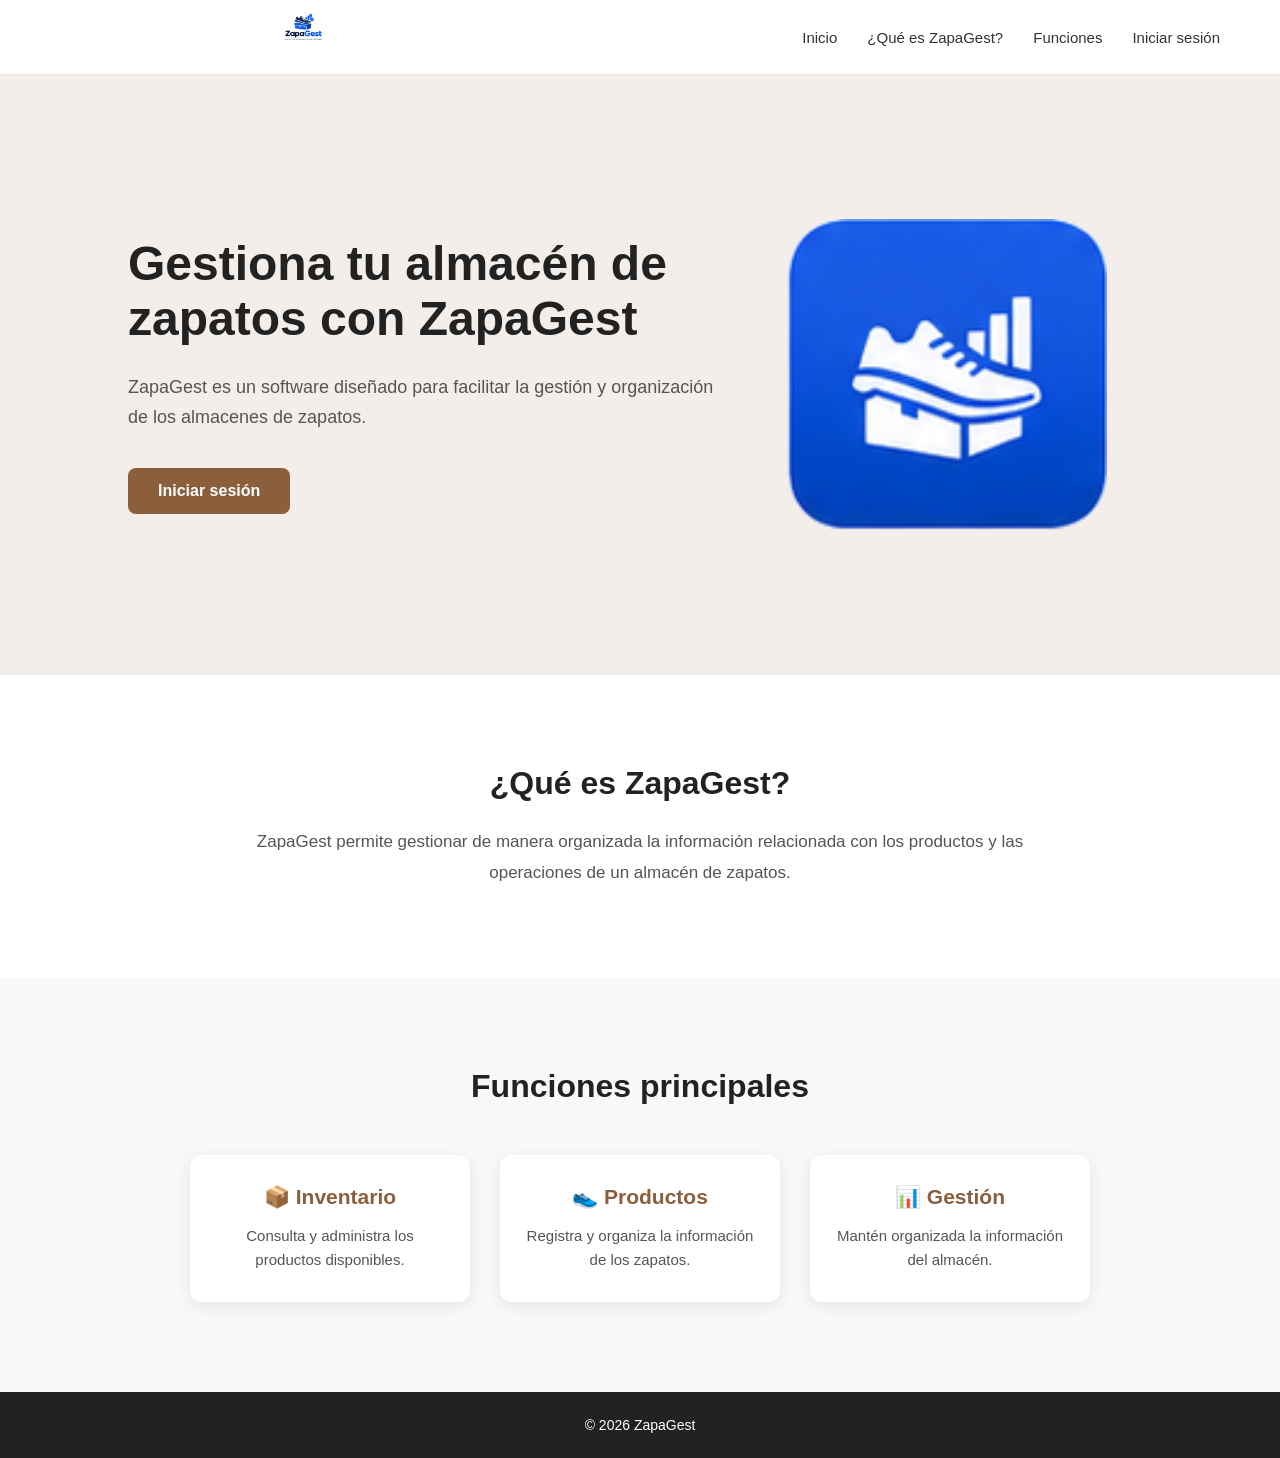
==== Frontend/index.html @ 825f8c48 "Formato de login sin acceso" ====
<!DOCTYPE html>
<html lang="es">

<head>
    <meta charset="UTF-8">
    <meta name="viewport" content="width=device-width, initial-scale=1.0">

    <title>ZapaGest</title>

    <link rel="icon" href="img/logo software.png">
    <link rel="stylesheet" href="css/style.css">
</head>

<body>

    <header class="encabezado">

        <div class="logo">
            <img src="img/logo principal.png"" alt="Logo ZapaGest">
        </div>

        <nav>
            <a href="#inicio">Inicio</a>
            <a href="#nosotros">¿Qué es ZapaGest?</a>
            <a href="#funciones">Funciones</a>
            <a href="login.html">Iniciar sesión</a>
        </nav>

    </header>


    <main>

        <section id="inicio" class="hero">

            <div class="hero-texto">

                <h1>Gestiona tu almacén de zapatos con ZapaGest</h1>

                <p>
                    ZapaGest es un software diseñado para facilitar
                    la gestión y organización de los almacenes de zapatos.
                </p>

                <a href="login.html" class="boton">
                    Iniciar sesión
                </a>

            </div>

            <div class="hero-logo">
                <img src="img/logo software.png" alt="ZapaGest">
            </div>

        </section>


        <section id="nosotros">

            <h2>¿Qué es ZapaGest?</h2>

            <p>
                ZapaGest permite gestionar de manera organizada
                la información relacionada con los productos y
                las operaciones de un almacén de zapatos.
            </p>

        </section>


        <section id="funciones">

            <h2>Funciones principales</h2>

            <div class="funciones">

                <article>
                    <h3>📦 Inventario</h3>
                    <p>
                        Consulta y administra los productos disponibles.
                    </p>
                </article>

                <article>
                    <h3>👟 Productos</h3>
                    <p>
                        Registra y organiza la información de los zapatos.
                    </p>
                </article>

                <article>
                    <h3>📊 Gestión</h3>
                    <p>
                        Mantén organizada la información del almacén.
                    </p>
                </article>

            </div>

        </section>

    </main>


    <footer>
        <p>© 2026 ZapaGest</p>
    </footer>

</body>

</html>
---- Frontend/css/style.css ----
/* * {
    margin: 0;
    padding: 0;
    box-sizing: border-box;
}

body {
    font-family: Arial, sans-serif;
    min-height: 100vh;
    background: #f4f4f4;

    display: flex;
    justify-content: center;
    align-items: center;
} */


/* =========================================
   CONFIGURACIÓN GENERAL
========================================= */

* {
    margin: 0;
    padding: 0;
    box-sizing: border-box;
}

html {
    scroll-behavior: smooth;
}

body {
    font-family: Arial, Helvetica, sans-serif;
    background-color: #f8f8f8;
    color: #222;
}


/* =========================================
   ENCABEZADO
========================================= */

.encabezado {
    width: 100%;
    height: 75px;

    display: flex;
    justify-content: space-between;
    align-items: center;

    padding: 0 60px;

    background-color: #ffffff;

    border-bottom: 1px solid #e5e5e5;

    position: sticky;
    top: 0;
    z-index: 1000;
}


/* Logo */

.logo {
    display: flex;
    align-items: center;
    gap: 10px;
}

.logo img {
    width: 45px;
    height: 45px;
    object-fit: contain;
}

.logo span {
    font-size: 24px;
    font-weight: bold;
    color: #222;
}


/* Menú */

nav {
    display: flex;
    align-items: center;
    gap: 30px;
}

nav a {
    text-decoration: none;
    color: #333;

    font-size: 15px;
    font-weight: 500;

    transition: 0.3s;
}

nav a:hover {
    color: #8B5E3C;
}


/* =========================================
   SECCIÓN PRINCIPAL - HERO
========================================= */

.hero {
    min-height: 600px;

    display: flex;
    align-items: center;
    justify-content: space-between;

    padding: 70px 10%;

    background-color: #f3eee9;
}


/* Texto */

.hero-texto {
    max-width: 600px;
}

.hero-texto h1 {
    font-size: 48px;
    line-height: 1.15;

    margin-bottom: 25px;

    color: #222;
}

.hero-texto p {
    font-size: 18px;
    line-height: 1.7;

    color: #555;

    margin-bottom: 35px;
}


/* Botón */

.boton {
    display: inline-block;

    padding: 14px 30px;

    background-color: #8B5E3C;
    color: white;

    text-decoration: none;

    border-radius: 8px;

    font-size: 16px;
    font-weight: bold;

    transition: 0.3s;
}

.boton:hover {
    background-color: #68452c;

    transform: translateY(-2px);
}


/* Logo grande */

.hero-logo {
    display: flex;
    justify-content: center;
    align-items: center;

    width: 40%;
}

.hero-logo img {
    width: 320px;
    max-width: 100%;

    object-fit: contain;
}


/* =========================================
   SECCIÓN ¿QUÉ ES ZAPAGEST?
========================================= */

#nosotros {
    padding: 90px 15%;

    text-align: center;

    background-color: #ffffff;
}

#nosotros h2 {
    font-size: 32px;

    margin-bottom: 25px;

    color: #222;
}

#nosotros p {
    max-width: 800px;

    margin: 0 auto;

    font-size: 17px;
    line-height: 1.8;

    color: #555;
}


/* =========================================
   FUNCIONES
========================================= */

#funciones {
    padding: 90px 10%;

    background-color: #f8f8f8;

    text-align: center;
}

#funciones h2 {
    font-size: 32px;

    margin-bottom: 50px;

    color: #222;
}


/* Contenedor de tarjetas */

.funciones {
    display: flex;
    justify-content: center;
    gap: 30px;

    flex-wrap: wrap;
}


/* Tarjetas */

.funciones article {
    width: 280px;

    padding: 30px 25px;

    background-color: white;

    border-radius: 12px;

    box-shadow: 0 4px 15px rgba(0, 0, 0, 0.08);

    transition: 0.3s;
}

.funciones article:hover {
    transform: translateY(-5px);

    box-shadow: 0 8px 20px rgba(0, 0, 0, 0.12);
}

.funciones h3 {
    font-size: 21px;

    margin-bottom: 15px;

    color: #8B5E3C;
}

.funciones p {
    font-size: 15px;

    line-height: 1.6;

    color: #555;
}


/* =========================================
   PIE DE PÁGINA
========================================= */

footer {
    padding: 25px;

    text-align: center;

    background-color: #222;

    color: #ffffff;

    font-size: 14px;
}


/* =========================================
   DISEÑO PARA CELULARES
========================================= */

@media (max-width: 768px) {

    .encabezado {
        height: auto;

        padding: 20px;

        flex-direction: column;

        gap: 20px;
    }

    nav {
        flex-wrap: wrap;

        justify-content: center;

        gap: 15px;
    }

    .hero {
        flex-direction: column;

        text-align: center;

        padding: 60px 25px;
    }

    .hero-texto h1 {
        font-size: 36px;
    }

    .hero-texto p {
        font-size: 16px;
    }

    .hero-logo {
        width: 100%;

        margin-top: 50px;
    }

    .hero-logo img {
        width: 230px;
    }

    #nosotros,
    #funciones {
        padding: 60px 25px;
    }

}

/*inicio de*/

.login-container {
    width: 100%;
    max-width: 420px;
    padding: 20px;
}
.logo{
    display: block;
    width: 300px;
    height: auto;
    margin: 0 auto 15px;
}

.login-card {
    background: white;
    padding: 40px;
    border-radius: 12px;
    box-shadow: 0 4px 15px rgba(0, 0, 0, 0.15);
    margin: -50px,auto,auto,auto; /*arriba,abajo,derecha,izquierda*/
}

.login-card h1 {
    text-align: center;
    margin-bottom: 10px;
}

.login-card h2 {
    text-align: center;
    font-size: 22px;
    margin-bottom: 30px;
    font-weight: normal;
}

.form-group {
    margin-bottom: 20px;
}

.form-group label {
    display: block;
    margin-bottom: 7px;
    font-weight: bold;
}

.form-group input {
    width: 100%;
    padding: 12px;
    border: 1px solid #ccc;
    border-radius: 6px;
    font-size: 16px;
}

.form-group input:focus {
    outline: none;
    border-color: #333;
}

button {
    width: 100%;
    padding: 12px;
    border: none;
    border-radius: 6px;
    background: #222;
    color: white;
    font-size: 16px;
    cursor: pointer;
}

button:hover {
    background: #444;
}

#loginMessage {
    margin-top: 15px;
    text-align: center;
}
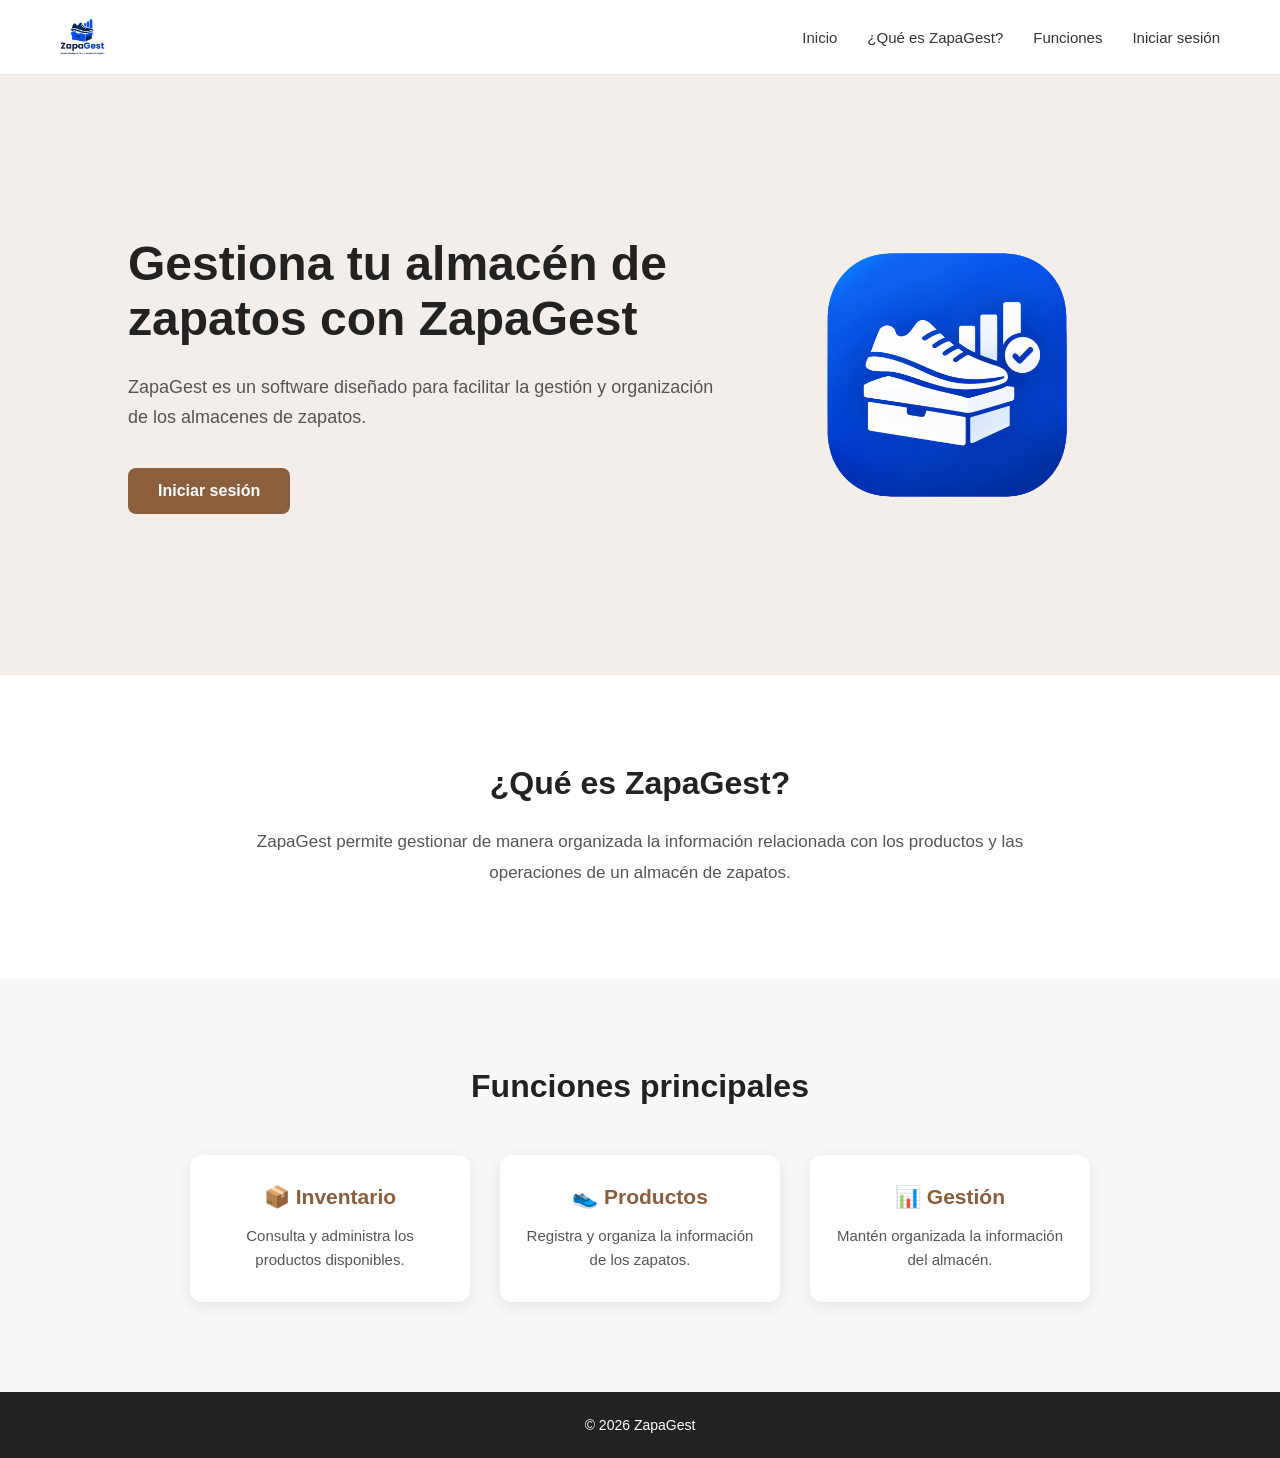
==== commit 22eddb83: "Agrega sesión, roles, login y pantalla de usuarios (con datos de prueba)" ====
--- a/Frontend/index.html
+++ b/Frontend/index.html
@@ -9,6 +9,7 @@
 
     <link rel="icon" href="img/logo software.png">
     <link rel="stylesheet" href="css/style.css">
+    <script src="js/sesion.js"></script>
 </head>
 
 <body>
@@ -106,6 +107,8 @@
         <p>© 2026 ZapaGest</p>
     </footer>
 
+    <script src="js/sesion.js"></script>
+
 </body>
 
 </html>
--- a/Frontend/css/style.css
+++ b/Frontend/css/style.css
@@ -1,20 +1,3 @@
-/* * {
-    margin: 0;
-    padding: 0;
-    box-sizing: border-box;
-}
-
-body {
-    font-family: Arial, sans-serif;
-    min-height: 100vh;
-    background: #f4f4f4;
-
-    display: flex;
-    justify-content: center;
-    align-items: center;
-} */
-
-
 /* =========================================
    CONFIGURACIÓN GENERAL
 ========================================= */
@@ -310,7 +293,6 @@
     font-size: 14px;
 }
 
-
 /* =========================================
    DISEÑO PARA CELULARES
 ========================================= */
@@ -367,80 +349,3 @@
     }
 
 }
-
-/*inicio de*/
-
-.login-container {
-    width: 100%;
-    max-width: 420px;
-    padding: 20px;
-}
-.logo{
-    display: block;
-    width: 300px;
-    height: auto;
-    margin: 0 auto 15px;
-}
-
-.login-card {
-    background: white;
-    padding: 40px;
-    border-radius: 12px;
-    box-shadow: 0 4px 15px rgba(0, 0, 0, 0.15);
-    margin: -50px,auto,auto,auto; /*arriba,abajo,derecha,izquierda*/
-}
-
-.login-card h1 {
-    text-align: center;
-    margin-bottom: 10px;
-}
-
-.login-card h2 {
-    text-align: center;
-    font-size: 22px;
-    margin-bottom: 30px;
-    font-weight: normal;
-}
-
-.form-group {
-    margin-bottom: 20px;
-}
-
-.form-group label {
-    display: block;
-    margin-bottom: 7px;
-    font-weight: bold;
-}
-
-.form-group input {
-    width: 100%;
-    padding: 12px;
-    border: 1px solid #ccc;
-    border-radius: 6px;
-    font-size: 16px;
-}
-
-.form-group input:focus {
-    outline: none;
-    border-color: #333;
-}
-
-button {
-    width: 100%;
-    padding: 12px;
-    border: none;
-    border-radius: 6px;
-    background: #222;
-    color: white;
-    font-size: 16px;
-    cursor: pointer;
-}
-
-button:hover {
-    background: #444;
-}
-
-#loginMessage {
-    margin-top: 15px;
-    text-align: center;
-}
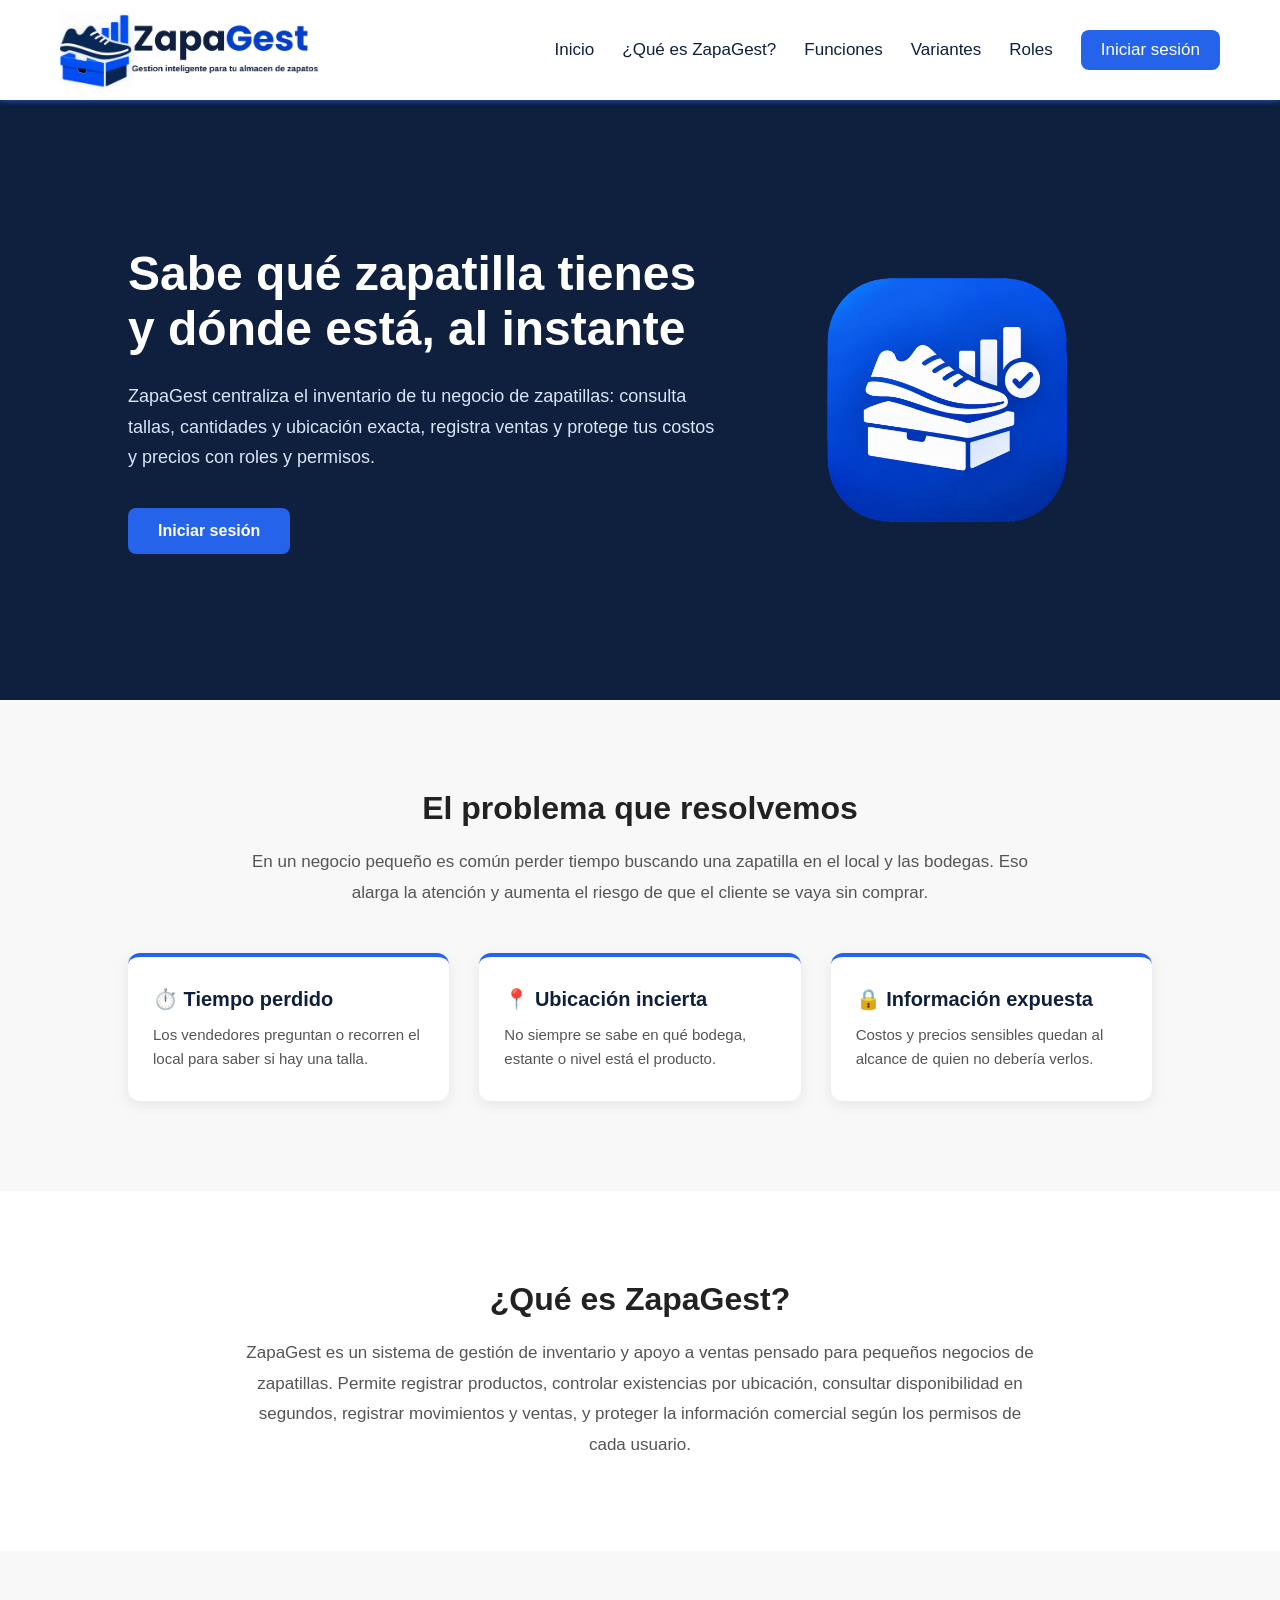
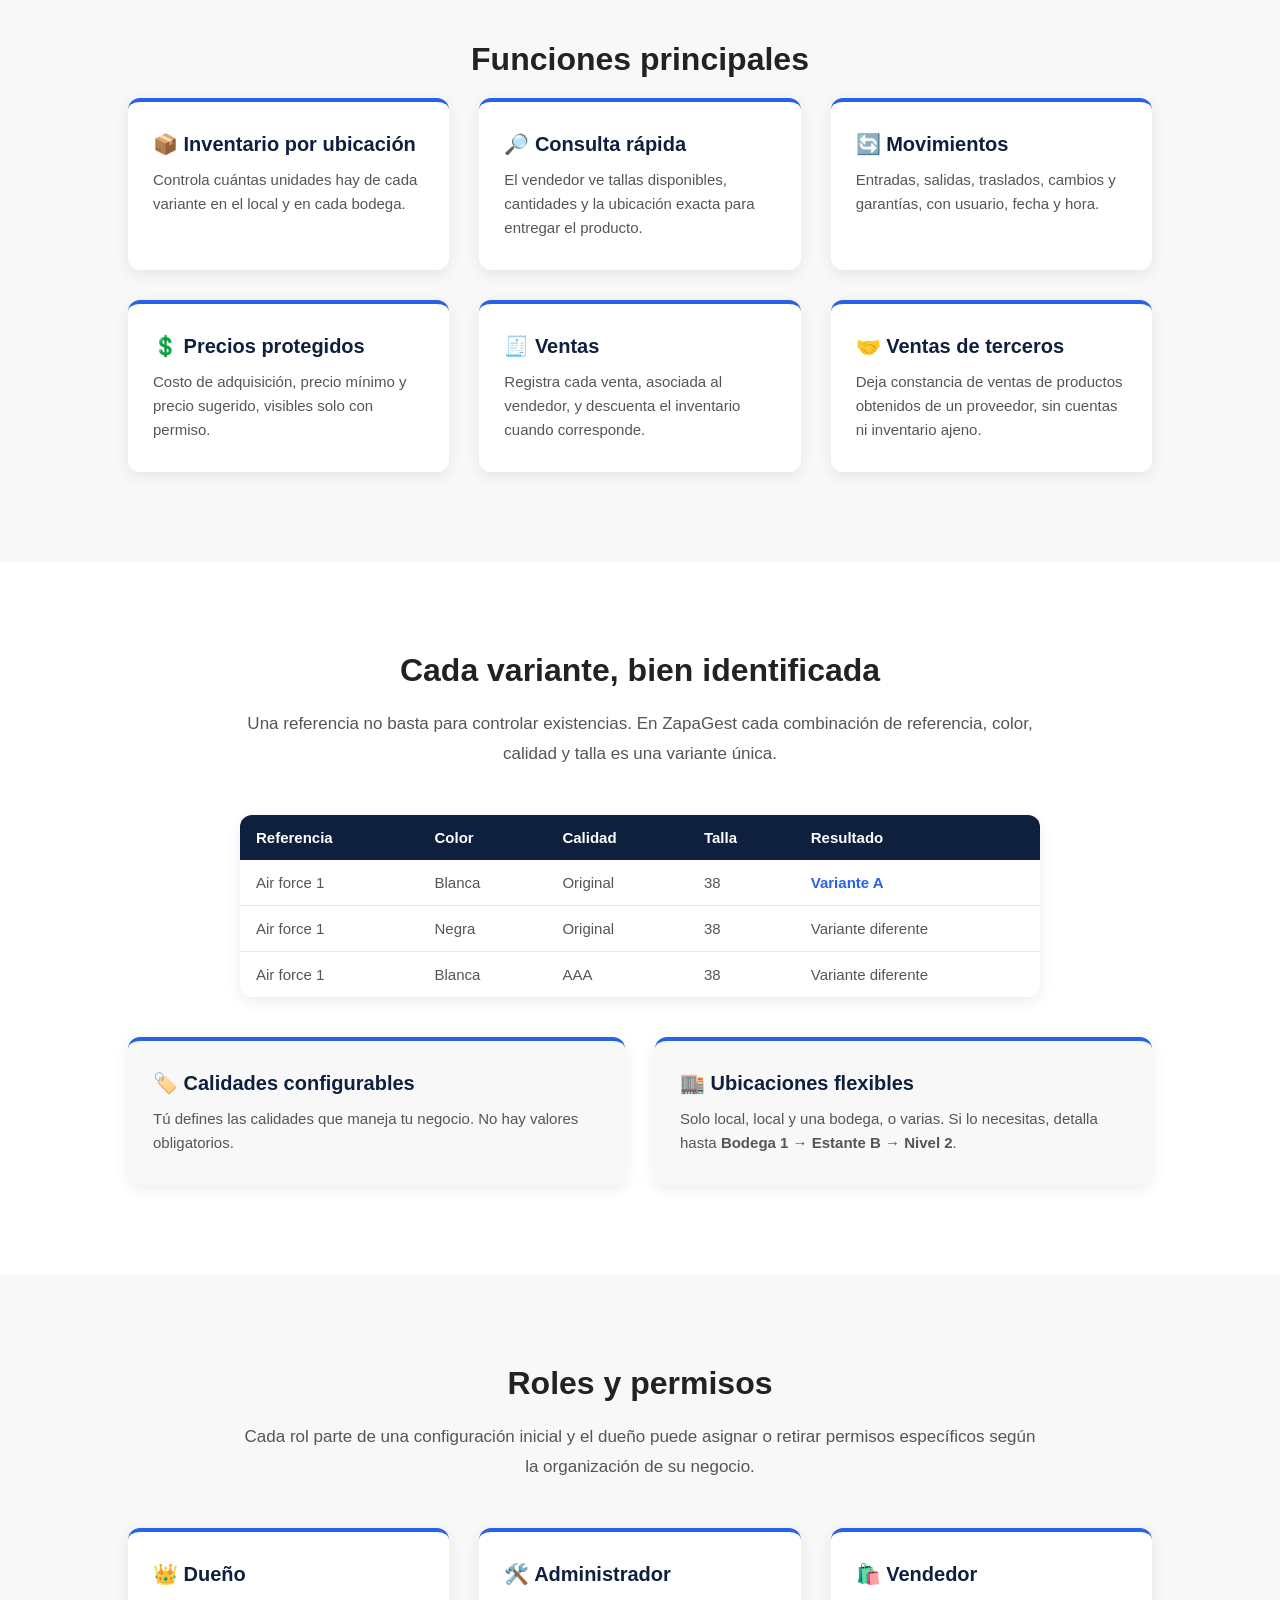
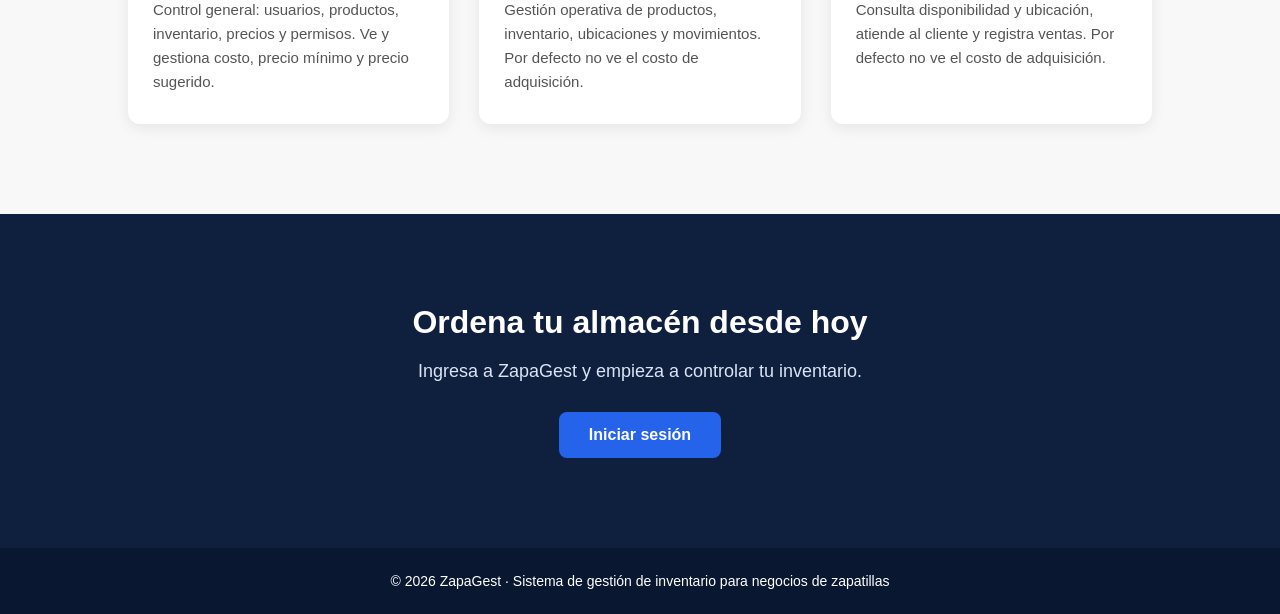
==== commit 0d0b4302: "Diseño de lading terminado" ====
--- a/Frontend/index.html
+++ b/Frontend/index.html
@@ -4,12 +4,12 @@
 <head>
     <meta charset="UTF-8">
     <meta name="viewport" content="width=device-width, initial-scale=1.0">
-
-    <title>ZapaGest</title>
+    <meta name="description" content="ZapaGest: sistema de inventario y apoyo a ventas para pequeños negocios de zapatillas.">
+
+    <title>ZapaGest | Inventario y ventas para negocios de zapatillas</title>
 
     <link rel="icon" href="img/logo software.png">
     <link rel="stylesheet" href="css/style.css">
-    <script src="js/sesion.js"></script>
 </head>
 
 <body>
@@ -17,14 +17,16 @@
     <header class="encabezado">
 
         <div class="logo">
-            <img src="img/logo principal.png"" alt="Logo ZapaGest">
+            <img src="img/logo principal 2.png" alt="Logo ZapaGest">
         </div>
 
         <nav>
             <a href="#inicio">Inicio</a>
             <a href="#nosotros">¿Qué es ZapaGest?</a>
             <a href="#funciones">Funciones</a>
-            <a href="login.html">Iniciar sesión</a>
+            <a href="#variantes">Variantes</a>
+            <a href="#roles">Roles</a>
+            <a href="login.html" class="nav-boton">Iniciar sesión</a>
         </nav>
 
     </header>
@@ -32,20 +34,20 @@
 
     <main>
 
+        <!-- HERO -->
         <section id="inicio" class="hero">
 
             <div class="hero-texto">
 
-                <h1>Gestiona tu almacén de zapatos con ZapaGest</h1>
+                <h1>Sabe qué zapatilla tienes y dónde está, al instante</h1>
 
                 <p>
-                    ZapaGest es un software diseñado para facilitar
-                    la gestión y organización de los almacenes de zapatos.
+                    ZapaGest centraliza el inventario de tu negocio de zapatillas:
+                    consulta tallas, cantidades y ubicación exacta, registra ventas
+                    y protege tus costos y precios con roles y permisos.
                 </p>
 
-                <a href="login.html" class="boton">
-                    Iniciar sesión
-                </a>
+                <a href="login.html" class="boton">Iniciar sesión</a>
 
             </div>
 
@@ -56,47 +58,175 @@
         </section>
 
 
+        <!-- PROBLEMA -->
+        <section id="problema">
+
+            <h2>El problema que resolvemos</h2>
+
+            <p class="intro">
+                En un negocio pequeño es común perder tiempo buscando una zapatilla
+                en el local y las bodegas. Eso alarga la atención y aumenta el riesgo
+                de que el cliente se vaya sin comprar.
+            </p>
+
+            <div class="tarjetas tres">
+                <article>
+                    <h3>⏱️ Tiempo perdido</h3>
+                    <p>Los vendedores preguntan o recorren el local para saber si hay una talla.</p>
+                </article>
+                <article>
+                    <h3>📍 Ubicación incierta</h3>
+                    <p>No siempre se sabe en qué bodega, estante o nivel está el producto.</p>
+                </article>
+                <article>
+                    <h3>🔒 Información expuesta</h3>
+                    <p>Costos y precios sensibles quedan al alcance de quien no debería verlos.</p>
+                </article>
+            </div>
+
+        </section>
+
+
+        <!-- QUÉ ES -->
         <section id="nosotros">
 
             <h2>¿Qué es ZapaGest?</h2>
 
             <p>
-                ZapaGest permite gestionar de manera organizada
-                la información relacionada con los productos y
-                las operaciones de un almacén de zapatos.
-            </p>
-
-        </section>
-
-
+                ZapaGest es un sistema de gestión de inventario y apoyo a ventas
+                pensado para pequeños negocios de zapatillas. Permite registrar productos,
+                controlar existencias por ubicación, consultar disponibilidad en segundos,
+                registrar movimientos y ventas, y proteger la información comercial
+                según los permisos de cada usuario.
+            </p>
+
+        </section>
+
+
+        <!-- FUNCIONES -->
         <section id="funciones">
 
             <h2>Funciones principales</h2>
 
-            <div class="funciones">
-
-                <article>
-                    <h3>📦 Inventario</h3>
-                    <p>
-                        Consulta y administra los productos disponibles.
-                    </p>
-                </article>
-
-                <article>
-                    <h3>👟 Productos</h3>
-                    <p>
-                        Registra y organiza la información de los zapatos.
-                    </p>
-                </article>
-
-                <article>
-                    <h3>📊 Gestión</h3>
-                    <p>
-                        Mantén organizada la información del almacén.
-                    </p>
-                </article>
-
-            </div>
+            <div class="tarjetas">
+
+                <article>
+                    <h3>📦 Inventario por ubicación</h3>
+                    <p>Controla cuántas unidades hay de cada variante en el local y en cada bodega.</p>
+                </article>
+
+                <article>
+                    <h3>🔎 Consulta rápida</h3>
+                    <p>El vendedor ve tallas disponibles, cantidades y la ubicación exacta para entregar el producto.</p>
+                </article>
+
+                <article>
+                    <h3>🔄 Movimientos</h3>
+                    <p>Entradas, salidas, traslados, cambios y garantías, con usuario, fecha y hora.</p>
+                </article>
+
+                <article>
+                    <h3>💲 Precios protegidos</h3>
+                    <p>Costo de adquisición, precio mínimo y precio sugerido, visibles solo con permiso.</p>
+                </article>
+
+                <article>
+                    <h3>🧾 Ventas</h3>
+                    <p>Registra cada venta, asociada al vendedor, y descuenta el inventario cuando corresponde.</p>
+                </article>
+
+                <article>
+                    <h3>🤝 Ventas de terceros</h3>
+                    <p>Deja constancia de ventas de productos obtenidos de un proveedor, sin cuentas ni inventario ajeno.</p>
+                </article>
+
+            </div>
+
+        </section>
+
+
+        <!-- VARIANTES Y UBICACIONES -->
+        <section id="variantes">
+
+            <h2>Cada variante, bien identificada</h2>
+
+            <p class="intro">
+                Una referencia no basta para controlar existencias. En ZapaGest cada
+                combinación de referencia, color, calidad y talla es una variante única.
+            </p>
+
+            <div class="tabla-scroll">
+                <table>
+                    <thead>
+                        <tr>
+                            <th>Referencia</th>
+                            <th>Color</th>
+                            <th>Calidad</th>
+                            <th>Talla</th>
+                            <th>Resultado</th>
+                        </tr>
+                    </thead>
+                    <tbody>
+                        <tr><td>Air force 1</td><td>Blanca</td><td>Original</td><td>38</td><td>Variante A</td></tr>
+                        <tr><td>Air force 1</td><td>Negra</td><td>Original</td><td>38</td><td>Variante diferente</td></tr>
+                        <tr><td>Air force 1</td><td>Blanca</td><td>AAA</td><td>38</td><td>Variante diferente</td></tr>
+                    </tbody>
+                </table>
+            </div>
+
+            <div class="tarjetas dos">
+                <article>
+                    <h3>🏷️ Calidades configurables</h3>
+                    <p>Tú defines las calidades que maneja tu negocio. No hay valores obligatorios.</p>
+                </article>
+                <article>
+                    <h3>🏬 Ubicaciones flexibles</h3>
+                    <p>Solo local, local y una bodega, o varias. Si lo necesitas, detalla hasta
+                        <strong>Bodega 1 → Estante B → Nivel 2</strong>.</p>
+                </article>
+            </div>
+
+        </section>
+
+
+        <!-- ROLES -->
+        <section id="roles">
+
+            <h2>Roles y permisos</h2>
+
+            <p class="intro">
+                Cada rol parte de una configuración inicial y el dueño puede asignar
+                o retirar permisos específicos según la organización de su negocio.
+            </p>
+
+            <div class="tarjetas tres">
+
+                <article>
+                    <h3>👑 Dueño</h3>
+                    <p>Control general: usuarios, productos, inventario, precios y permisos. Ve y gestiona costo, precio mínimo y precio sugerido.</p>
+                </article>
+
+                <article>
+                    <h3>🛠️ Administrador</h3>
+                    <p>Gestión operativa de productos, inventario, ubicaciones y movimientos. Por defecto no ve el costo de adquisición.</p>
+                </article>
+
+                <article>
+                    <h3>🛍️ Vendedor</h3>
+                    <p>Consulta disponibilidad y ubicación, atiende al cliente y registra ventas. Por defecto no ve el costo de adquisición.</p>
+                </article>
+
+            </div>
+
+        </section>
+
+
+        <!-- CTA -->
+        <section id="cta">
+
+            <h2>Ordena tu almacén desde hoy</h2>
+            <p>Ingresa a ZapaGest y empieza a controlar tu inventario.</p>
+            <a href="login.html" class="boton">Iniciar sesión</a>
 
         </section>
 
@@ -104,11 +234,9 @@
 
 
     <footer>
-        <p>© 2026 ZapaGest</p>
+        <p>© 2026 ZapaGest · Sistema de gestión de inventario para negocios de zapatillas</p>
     </footer>
 
-    <script src="js/sesion.js"></script>
-
 </body>
 
 </html>
--- a/Frontend/css/style.css
+++ b/Frontend/css/style.css
@@ -1,6 +1,14 @@
 /* =========================================
    CONFIGURACIÓN GENERAL
 ========================================= */
+
+:root {
+    --azul: #2563eb;
+    --azul-oscuro: #0f203e;
+    --gris-fondo: #f8f8f8;
+    --texto: #222;
+    --texto-suave: #555;
+}
 
 * {
     margin: 0;
@@ -10,12 +18,13 @@
 
 html {
     scroll-behavior: smooth;
+    scroll-padding-top: 110px; /* evita que el menú fijo tape los títulos */
 }
 
 body {
-    font-family: Arial, Helvetica, sans-serif;
-    background-color: #f8f8f8;
-    color: #222;
+    font-family: Arial, sans-serif;
+    background-color: var(--gris-fondo);
+    color: #000;
 }
 
 
@@ -25,7 +34,7 @@
 
 .encabezado {
     width: 100%;
-    height: 75px;
+    height: 100px;
 
     display: flex;
     justify-content: space-between;
@@ -33,62 +42,59 @@
 
     padding: 0 60px;
 
-    background-color: #ffffff;
-
-    border-bottom: 1px solid #e5e5e5;
+    background-color: #fff;
+    box-shadow: 0 1px 6px -1px var(--azul);
 
     position: sticky;
     top: 0;
     z-index: 1000;
 }
 
-
-/* Logo */
-
 .logo {
     display: flex;
     align-items: center;
-    gap: 10px;
 }
 
 .logo img {
-    width: 45px;
-    height: 45px;
+    height: 80px;
+    width: auto;
+    max-width: 260px;
     object-fit: contain;
 }
-
-.logo span {
-    font-size: 24px;
-    font-weight: bold;
-    color: #222;
-}
-
-
-/* Menú */
 
 nav {
     display: flex;
     align-items: center;
-    gap: 30px;
+    gap: 28px;
 }
 
 nav a {
     text-decoration: none;
-    color: #333;
-
-    font-size: 15px;
+    color: var(--azul-oscuro);
+    font-size: 17px;
     font-weight: 500;
-
     transition: 0.3s;
 }
 
 nav a:hover {
-    color: #8B5E3C;
-}
-
-
-/* =========================================
-   SECCIÓN PRINCIPAL - HERO
+    color: var(--azul);
+}
+
+nav a.nav-boton {
+    padding: 10px 20px;
+    border-radius: 8px;
+    background-color: var(--azul);
+    color: #fff;
+}
+
+nav a.nav-boton:hover {
+    background-color: var(--azul-oscuro);
+    color: #fff;
+}
+
+
+/* =========================================
+   HERO
 ========================================= */
 
 .hero {
@@ -100,11 +106,8 @@
 
     padding: 70px 10%;
 
-    background-color: #f3eee9;
-}
-
-
-/* Texto */
+    background-color: var(--azul-oscuro);
+}
 
 .hero-texto {
     max-width: 600px;
@@ -113,36 +116,27 @@
 .hero-texto h1 {
     font-size: 48px;
     line-height: 1.15;
-
     margin-bottom: 25px;
-
-    color: #222;
+    color: #fff;
 }
 
 .hero-texto p {
     font-size: 18px;
     line-height: 1.7;
-
-    color: #555;
-
+    color: #dbe4f5;
     margin-bottom: 35px;
 }
-
-
-/* Botón */
 
 .boton {
     display: inline-block;
 
     padding: 14px 30px;
 
-    background-color: #8B5E3C;
-    color: white;
-
+    background-color: var(--azul);
+    color: #fff;
     text-decoration: none;
 
     border-radius: 8px;
-
     font-size: 16px;
     font-weight: bold;
 
@@ -150,130 +144,181 @@
 }
 
 .boton:hover {
-    background-color: #68452c;
-
+    background-color: #1d4fc4;
     transform: translateY(-2px);
 }
-
-
-/* Logo grande */
 
 .hero-logo {
     display: flex;
     justify-content: center;
     align-items: center;
-
     width: 40%;
 }
 
 .hero-logo img {
     width: 320px;
     max-width: 100%;
-
     object-fit: contain;
 }
 
 
 /* =========================================
-   SECCIÓN ¿QUÉ ES ZAPAGEST?
-========================================= */
-
-#nosotros {
-    padding: 90px 15%;
-
+   SECCIONES (estructura común)
+========================================= */
+
+main section h2 {
+    font-size: 32px;
+    margin-bottom: 20px;
+    color: var(--texto);
+}
+
+#problema,
+#nosotros,
+#funciones,
+#variantes,
+#roles,
+#cta {
+    padding: 90px 10%;
     text-align: center;
-
-    background-color: #ffffff;
-}
-
-#nosotros h2 {
-    font-size: 32px;
-
-    margin-bottom: 25px;
-
-    color: #222;
-}
-
-#nosotros p {
+}
+
+/* fondos alternados */
+#problema  { background-color: var(--gris-fondo); }
+#nosotros  { background-color: #fff; }
+#funciones { background-color: var(--gris-fondo); }
+#variantes { background-color: #fff; }
+#roles     { background-color: var(--gris-fondo); }
+
+#nosotros p,
+.intro {
     max-width: 800px;
-
     margin: 0 auto;
-
     font-size: 17px;
     line-height: 1.8;
-
-    color: #555;
-}
-
-
-/* =========================================
-   FUNCIONES
-========================================= */
-
-#funciones {
-    padding: 90px 10%;
-
-    background-color: #f8f8f8;
-
-    text-align: center;
-}
-
-#funciones h2 {
-    font-size: 32px;
-
-    margin-bottom: 50px;
-
-    color: #222;
-}
-
-
-/* Contenedor de tarjetas */
-
-.funciones {
-    display: flex;
-    justify-content: center;
+    color: var(--texto-suave);
+}
+
+.intro {
+    margin-bottom: 45px;
+}
+
+
+/* =========================================
+   TARJETAS
+========================================= */
+
+.tarjetas {
+    display: grid;
+    grid-template-columns: repeat(auto-fit, minmax(260px, 1fr));
     gap: 30px;
 
-    flex-wrap: wrap;
-}
-
-
-/* Tarjetas */
-
-.funciones article {
-    width: 280px;
-
+    max-width: 1100px;
+    margin: 0 auto;
+}
+
+.tarjetas.tres {
+    grid-template-columns: repeat(3, 1fr);
+}
+
+.tarjetas.dos {
+    grid-template-columns: repeat(2, 1fr);
+    margin-top: 40px;
+}
+
+.tarjetas article {
     padding: 30px 25px;
 
-    background-color: white;
-
+    background-color: #fff;
     border-radius: 12px;
+    border-top: 4px solid var(--azul);
 
     box-shadow: 0 4px 15px rgba(0, 0, 0, 0.08);
 
+    text-align: left;
     transition: 0.3s;
 }
 
-.funciones article:hover {
+#variantes .tarjetas article {
+    background-color: var(--gris-fondo);
+}
+
+.tarjetas article:hover {
     transform: translateY(-5px);
-
     box-shadow: 0 8px 20px rgba(0, 0, 0, 0.12);
 }
 
-.funciones h3 {
-    font-size: 21px;
-
-    margin-bottom: 15px;
-
-    color: #8B5E3C;
-}
-
-.funciones p {
+.tarjetas h3 {
+    font-size: 20px;
+    margin-bottom: 12px;
+    color: var(--azul-oscuro);
+}
+
+.tarjetas p {
     font-size: 15px;
-
     line-height: 1.6;
-
-    color: #555;
+    color: var(--texto-suave);
+}
+
+
+/* =========================================
+   TABLA DE VARIANTES
+========================================= */
+
+.tabla-scroll {
+    max-width: 800px;
+    margin: 0 auto;
+    overflow-x: auto;
+    border-radius: 12px;
+    box-shadow: 0 4px 15px rgba(0, 0, 0, 0.08);
+}
+
+table {
+    width: 100%;
+    border-collapse: collapse;
+    background-color: #fff;
+    font-size: 15px;
+}
+
+th {
+    padding: 14px 16px;
+    background-color: var(--azul-oscuro);
+    color: #fff;
+    text-align: left;
+}
+
+td {
+    padding: 14px 16px;
+    text-align: left;
+    color: var(--texto-suave);
+    border-bottom: 1px solid #e5e7eb;
+}
+
+tbody tr:last-child td {
+    border-bottom: none;
+}
+
+tbody tr:first-child td:last-child {
+    color: var(--azul);
+    font-weight: bold;
+}
+
+
+/* =========================================
+   LLAMADO A LA ACCIÓN
+========================================= */
+
+#cta {
+    background-color: var(--azul-oscuro);
+}
+
+#cta h2 {
+    color: #fff;
+}
+
+#cta p {
+    margin-bottom: 30px;
+    font-size: 18px;
+    color: #dbe4f5;
 }
 
 
@@ -283,50 +328,58 @@
 
 footer {
     padding: 25px;
-
     text-align: center;
-
-    background-color: #222;
-
-    color: #ffffff;
-
+    background-color: #0a1730;
+    color: #fff;
     font-size: 14px;
 }
 
+
 /* =========================================
    DISEÑO PARA CELULARES
 ========================================= */
 
+@media (max-width: 900px) {
+
+    .tarjetas.tres,
+    .tarjetas.dos {
+        grid-template-columns: 1fr;
+    }
+
+}
+
 @media (max-width: 768px) {
+
+    html {
+        scroll-padding-top: 20px;
+    }
 
     .encabezado {
         height: auto;
-
         padding: 20px;
-
         flex-direction: column;
-
-        gap: 20px;
+        gap: 15px;
+        position: static; /* en celular el menú ocupa mucho: no se fija */
+    }
+
+    .logo img {
+        height: 60px;
     }
 
     nav {
         flex-wrap: wrap;
-
         justify-content: center;
-
         gap: 15px;
     }
 
     .hero {
         flex-direction: column;
-
         text-align: center;
-
         padding: 60px 25px;
     }
 
     .hero-texto h1 {
-        font-size: 36px;
+        font-size: 34px;
     }
 
     .hero-texto p {
@@ -335,7 +388,6 @@
 
     .hero-logo {
         width: 100%;
-
         margin-top: 50px;
     }
 
@@ -343,9 +395,17 @@
         width: 230px;
     }
 
+    #problema,
     #nosotros,
-    #funciones {
+    #funciones,
+    #variantes,
+    #roles,
+    #cta {
         padding: 60px 25px;
     }
 
-}
+    main section h2 {
+        font-size: 26px;
+    }
+
+}
